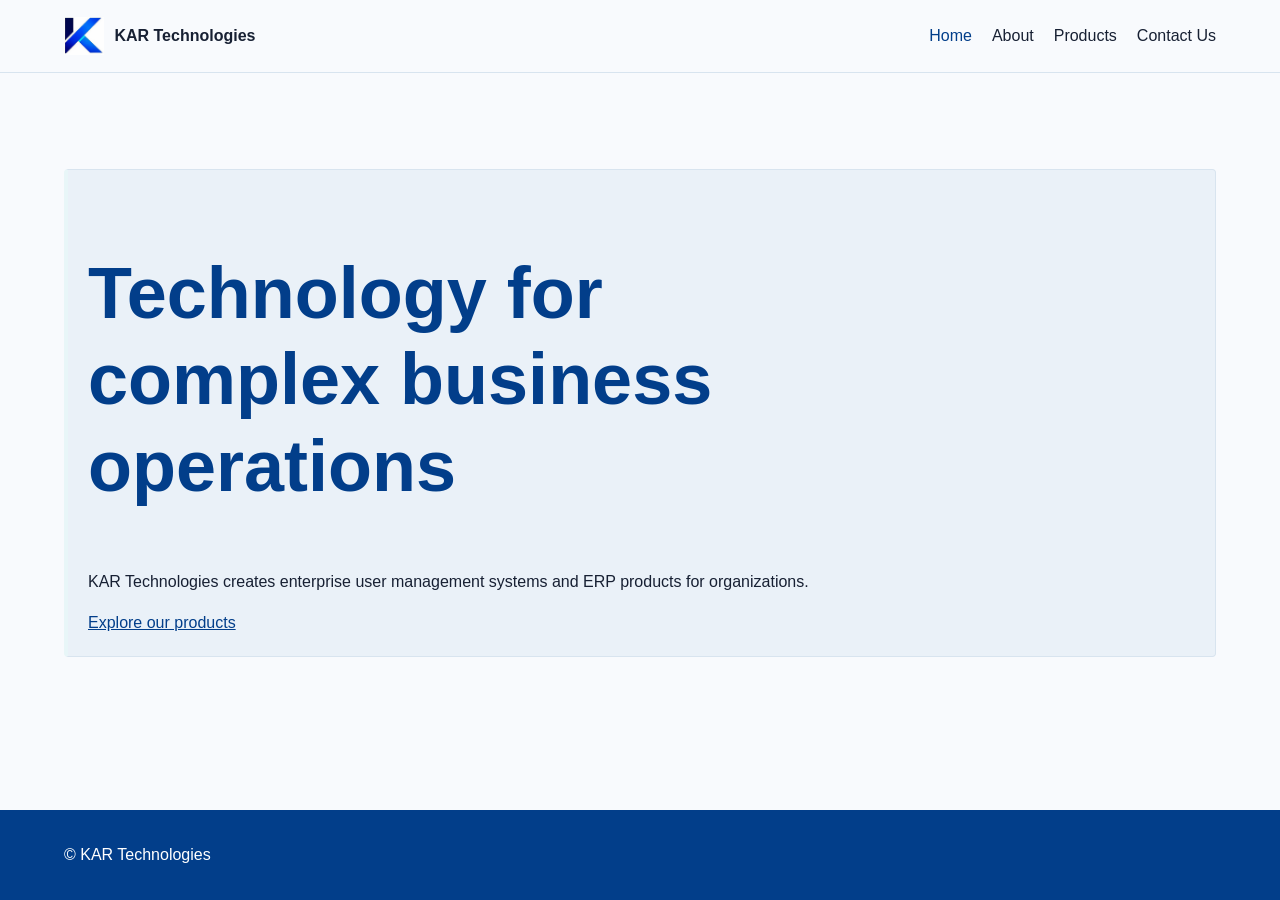
==== index.html @ c6ebc292 "Setup of the website" ====
<!doctype html>
<html lang="en">
<head>
  <meta charset="utf-8">
  <meta name="viewport" content="width=device-width, initial-scale=1">
  <meta name="description" content="Enterprise user management systems and ERP products by KAR Technologies.">
  <title>Home | KAR Technologies</title>
  <link rel="stylesheet" href="assets/css/style.css">
</head>
<body>
  <header>
    <a href="index.html" aria-label="KAR Technologies home"><img src="assets/images/kar-technologies-symbol.png" alt="">KAR Technologies</a>
    <nav aria-label="Main navigation">
      <a href="index.html" aria-current="page">Home</a>
      <a href="about.html">About</a>
      <a href="products.html">Products</a>
      <a href="contact-us.html">Contact Us</a>
    </nav>
  </header>
  <main>
    <section>
      <h1>Technology for complex business operations</h1>
      <p>KAR Technologies creates enterprise user management systems and ERP products for organizations.</p>
      <a href="products.html">Explore our products</a>
    </section>
  </main>
  <footer><p>&copy; KAR Technologies</p></footer>
</body>
</html>
---- assets/css/style.css ----
:root {
  color-scheme: light;
  --navy: #023e8a;
  --royal-blue: #023e8a;
  --ink: #172033;
  --paper: #f8fafd;
  --soft-blue: #eaf1f8;
  --soft-cyan: #e8f6f8;
  --line: #d8e4ef;
}

* {
  box-sizing: border-box;
}

body {
  display: flex;
  min-height: 100vh;
  flex-direction: column;
  margin: 0;
  color: var(--ink);
  background: var(--paper);
  font-family: Arial, sans-serif;
  line-height: 1.6;
}

header {
  display: flex;
  align-items: center;
  justify-content: space-between;
  gap: 2rem;
  padding: 1rem max(1.5rem, calc((100% - 72rem) / 2));
  color: var(--ink);
  border-bottom: 1px solid var(--line);
  background: var(--paper);
}

header > a {
  display: inline-flex;
  align-items: center;
  gap: 0.65rem;
  color: var(--ink);
  font-weight: 700;
  text-decoration: none;
}

header > a img {
  display: block;
  width: 2.5rem;
  height: 2.5rem;
  object-fit: contain;
}

nav {
  display: flex;
  flex-wrap: wrap;
  gap: 1.25rem;
}

nav a {
  color: var(--ink);
  text-decoration: none;
}

nav a:hover,
nav a[aria-current="page"] {
  color: var(--navy);
}

main {
  flex: 1;
  width: min(72rem, calc(100% - 3rem));
  margin: 0 auto;
  padding: 4rem 0;
}

h1,
h2 {
  color: var(--navy);
  line-height: 1.2;
}

h1 {
  max-width: 18ch;
  font-size: clamp(2.5rem, 6vw, 4.5rem);
}

main > section {
  margin-block: 2rem;
  padding: 1.25rem;
  border: 1px solid var(--line);
  border-inline-start: 4px solid var(--soft-cyan);
  border-radius: 4px;
  background: var(--soft-blue);
}

a:not(header a, nav a) {
  color: var(--royal-blue);
}

footer {
  padding: 1rem max(1.5rem, calc((100% - 72rem) / 2));
  color: white;
  background: var(--navy);
}

@media (max-width: 40rem) {
  header {
    align-items: flex-start;
    flex-direction: column;
    gap: 0.75rem;
  }
}
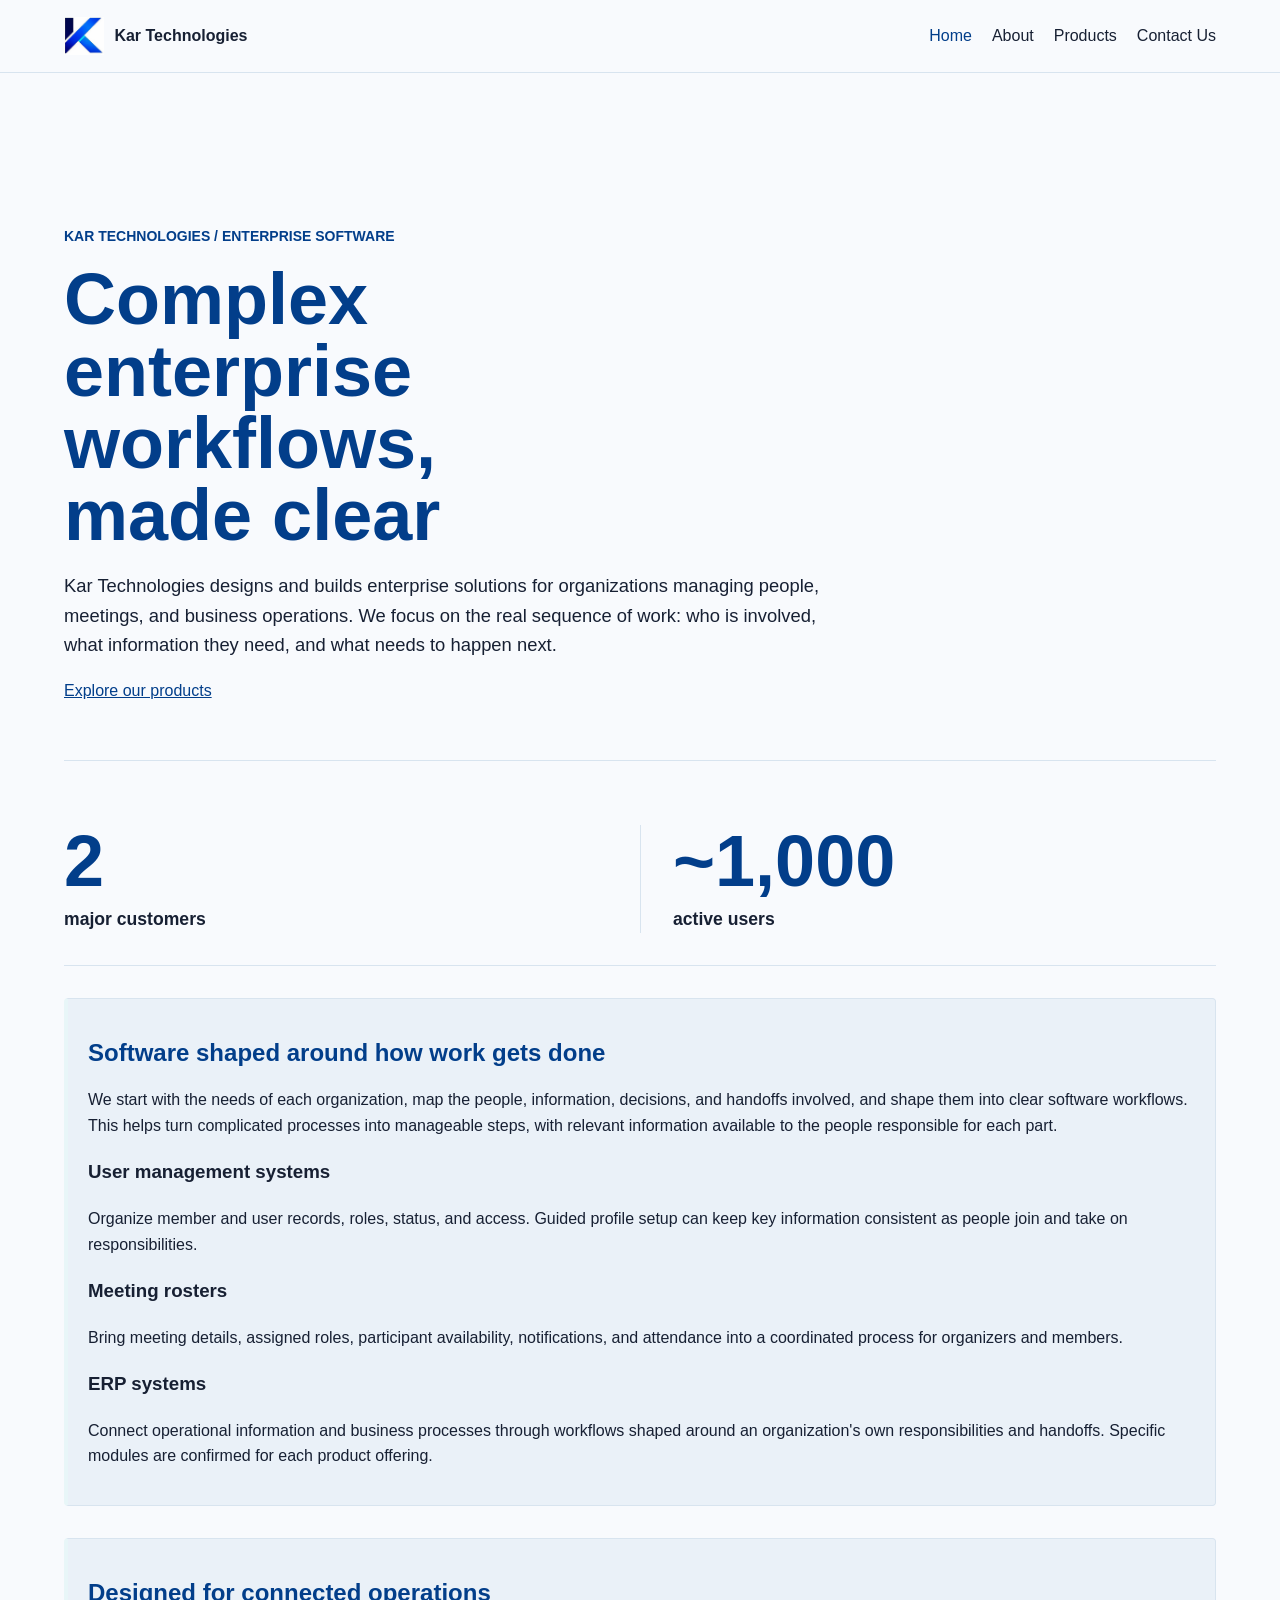
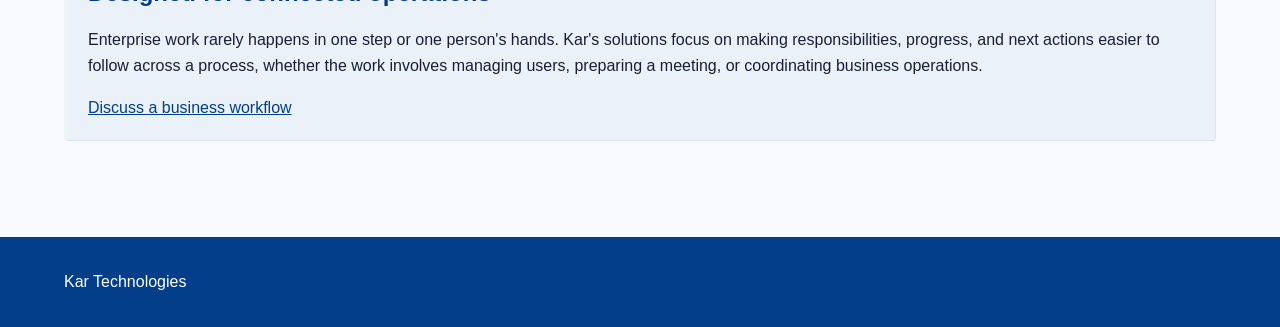
==== commit 420b1d0b: "Created the transitions and decks of the website" ====
--- a/index.html
+++ b/index.html
@@ -3,13 +3,13 @@
 <head>
   <meta charset="utf-8">
   <meta name="viewport" content="width=device-width, initial-scale=1">
-  <meta name="description" content="Enterprise user management systems and ERP products by KAR Technologies.">
-  <title>Home | KAR Technologies</title>
+  <meta name="description" content="Enterprise user management systems and ERP products by Kar Technologies.">
+  <title>Home | Kar Technologies</title>
   <link rel="stylesheet" href="assets/css/style.css">
 </head>
 <body>
   <header>
-    <a href="index.html" aria-label="KAR Technologies home"><img src="assets/images/kar-technologies-symbol.png" alt="">KAR Technologies</a>
+    <a href="index.html" aria-label="Kar Technologies home"><img src="assets/images/kar-technologies-symbol.png" alt="">Kar Technologies</a>
     <nav aria-label="Main navigation">
       <a href="index.html" aria-current="page">Home</a>
       <a href="about.html">About</a>
@@ -17,13 +17,40 @@
       <a href="contact-us.html">Contact Us</a>
     </nav>
   </header>
-  <main>
-    <section>
-      <h1>Technology for complex business operations</h1>
-      <p>KAR Technologies creates enterprise user management systems and ERP products for organizations.</p>
+  <main class="home-page">
+    <section class="home-hero">
+      <p class="home-eyebrow">Kar Technologies / Enterprise software</p>
+      <h1>Complex enterprise workflows, made clear</h1>
+      <p>Kar Technologies designs and builds enterprise solutions for organizations managing people, meetings, and business operations. We focus on the real sequence of work: who is involved, what information they need, and what needs to happen next.</p>
       <a href="products.html">Explore our products</a>
     </section>
+    <section class="home-metrics" aria-label="Kar Technologies at a glance">
+      <div class="home-metric">
+        <p class="home-metric-value">2</p>
+        <p class="home-metric-label">major customers</p>
+      </div>
+      <div class="home-metric">
+        <p class="home-metric-value">~1,000</p>
+        <p class="home-metric-label">active users</p>
+      </div>
+    </section>
+    <section>
+      <h2>Software shaped around how work gets done</h2>
+      <p>We start with the needs of each organization, map the people, information, decisions, and handoffs involved, and shape them into clear software workflows. This helps turn complicated processes into manageable steps, with relevant information available to the people responsible for each part.</p>
+      <h3>User management systems</h3>
+      <p>Organize member and user records, roles, status, and access. Guided profile setup can keep key information consistent as people join and take on responsibilities.</p>
+      <h3>Meeting rosters</h3>
+      <p>Bring meeting details, assigned roles, participant availability, notifications, and attendance into a coordinated process for organizers and members.</p>
+      <h3>ERP systems</h3>
+      <p>Connect operational information and business processes through workflows shaped around an organization's own responsibilities and handoffs. Specific modules are confirmed for each product offering.</p>
+    </section>
+    <section>
+      <h2>Designed for connected operations</h2>
+      <p>Enterprise work rarely happens in one step or one person's hands. Kar's solutions focus on making responsibilities, progress, and next actions easier to follow across a process, whether the work involves managing users, preparing a meeting, or coordinating business operations.</p>
+      <a href="contact-us.html">Discuss a business workflow</a>
+    </section>
   </main>
-  <footer><p>&copy; KAR Technologies</p></footer>
+  <footer><p>Kar Technologies</p></footer>
+  <script src="assets/js/main.js" defer></script>
 </body>
 </html>
--- a/assets/css/style.css
+++ b/assets/css/style.css
@@ -94,8 +94,239 @@
   background: var(--soft-blue);
 }
 
+main > section.section-reveal {
+  opacity: 0;
+  transform: translateY(1.5rem);
+  transition: opacity 650ms ease, transform 650ms cubic-bezier(0.2, 0.65, 0.3, 1);
+}
+
+main > section.section-reveal.is-visible {
+  opacity: 1;
+  transform: translateY(0);
+}
+
+.home-hero {
+  padding: 3.5rem 0;
+  border: 0;
+  border-bottom: 1px solid var(--line);
+  border-radius: 0;
+  background: transparent;
+}
+
+.home-eyebrow {
+  margin: 0 0 1rem;
+  color: var(--navy);
+  font-size: 0.875rem;
+  font-weight: 700;
+  text-transform: uppercase;
+}
+
+.home-hero h1 {
+  max-width: 14ch;
+  margin: 0 0 1.25rem;
+  font-size: 4.5rem;
+  line-height: 1;
+}
+
+.home-hero > p:not(.home-eyebrow) {
+  max-width: 48rem;
+  font-size: 1.15rem;
+}
+
+.home-metrics {
+  display: grid;
+  grid-template-columns: repeat(2, minmax(0, 1fr));
+  margin: 0;
+  padding: 2rem 0;
+  border: 0;
+  border-bottom: 1px solid var(--line);
+  border-radius: 0;
+  background: transparent;
+}
+
+.home-metric + .home-metric {
+  padding-inline-start: 2rem;
+  border-inline-start: 1px solid var(--line);
+}
+
+.home-metric-value {
+  margin: 0;
+  color: var(--navy);
+  font-size: 4.5rem;
+  font-weight: 700;
+  line-height: 1;
+}
+
+.home-metric-label {
+  margin: 0.5rem 0 0;
+  font-size: 1.1rem;
+  font-weight: 700;
+}
+
+.about-page > .about-hero {
+  display: grid;
+  min-height: 27rem;
+  grid-template-columns: minmax(0, 1.45fr) minmax(14rem, 0.55fr);
+  align-items: center;
+  gap: 4rem;
+  margin: 0 0 2rem;
+  padding: 3rem 0;
+  border: 0;
+  border-bottom: 1px solid var(--line);
+  border-radius: 0;
+  background: transparent;
+}
+
+.about-eyebrow,
+.about-stat-prefix,
+.about-chapter-index {
+  margin: 0 0 1rem;
+  color: var(--navy);
+  font-size: 0.875rem;
+  font-weight: 700;
+}
+
+.about-stat-prefix,
+.about-chapter-index {
+  text-transform: uppercase;
+}
+
+.about-hero h1 {
+  max-width: 16ch;
+  margin: 0 0 1.25rem;
+  font-size: 4.25rem;
+  line-height: 1;
+}
+
+.about-hero-copy > p:last-child {
+  max-width: 42rem;
+  font-size: 1.15rem;
+}
+
+.about-experience-stat {
+  padding: 1rem 0 1rem 2rem;
+  border-inline-start: 1px solid var(--line);
+}
+
+.about-stat-value {
+  display: flex;
+  align-items: flex-start;
+  color: var(--navy);
+  font-size: 8rem;
+  font-weight: 700;
+  line-height: 0.9;
+}
+
+.about-stat-value sup {
+  margin: 0.15em 0 0 0.08em;
+  color: var(--royal-blue);
+  font-size: 0.4em;
+  line-height: 1;
+}
+
+.about-stat-label,
+.about-stat-note {
+  margin: 0.75rem 0 0;
+}
+
+.about-stat-label {
+  font-size: 1.25rem;
+  font-weight: 700;
+}
+
+.about-stat-note {
+  color: var(--ink);
+}
+
+.about-page > .about-chapter {
+  display: grid;
+  grid-template-columns: minmax(10rem, 0.35fr) minmax(0, 1fr);
+  gap: 3rem;
+  margin: 0;
+  padding: 2.5rem 0;
+  border: 0;
+  border-bottom: 1px solid var(--line);
+  border-radius: 0;
+  background: transparent;
+}
+
+.about-chapter-index {
+  padding-top: 0.4rem;
+}
+
+.about-chapter-content h2 {
+  margin-top: 0;
+  font-size: 2rem;
+}
+
+.about-chapter-content p {
+  max-width: 52rem;
+}
+
 a:not(header a, nav a) {
   color: var(--royal-blue);
+}
+
+.showcase-carousel {
+  margin-top: 1.5rem;
+}
+
+.carousel-slide {
+  margin: 0;
+}
+
+.carousel-slide img {
+  display: block;
+  width: 100%;
+  max-height: 38rem;
+  object-fit: contain;
+  background: white;
+  border: 1px solid var(--line);
+  border-radius: 4px;
+}
+
+.carousel-slide figcaption {
+  margin-top: 0.75rem;
+}
+
+.carousel-controls {
+  display: flex;
+  align-items: center;
+  justify-content: space-between;
+  gap: 1rem;
+  margin-top: 1rem;
+}
+
+.carousel-controls p {
+  margin: 0;
+}
+
+.carousel-controls button {
+  padding: 0.55rem 0.85rem;
+  border: 1px solid var(--navy);
+  border-radius: 4px;
+  color: var(--navy);
+  background: white;
+  font: inherit;
+  cursor: pointer;
+}
+
+.carousel-controls button:hover {
+  color: white;
+  background: var(--navy);
+}
+
+.carousel-controls button:focus-visible {
+  outline: 3px solid var(--soft-cyan);
+  outline-offset: 2px;
+}
+
+@media (prefers-reduced-motion: reduce) {
+  main > section.section-reveal {
+    opacity: 1;
+    transform: none;
+    transition: none;
+  }
 }
 
 footer {
@@ -110,4 +341,60 @@
     flex-direction: column;
     gap: 0.75rem;
   }
-}
+
+  .about-page > .about-hero {
+    min-height: 0;
+    grid-template-columns: 1fr;
+    gap: 2rem;
+    padding-block: 2rem;
+  }
+
+  .about-hero h1 {
+    font-size: 3rem;
+  }
+
+  .about-experience-stat {
+    padding: 1.5rem 0 0;
+    border-top: 1px solid var(--line);
+    border-inline-start: 0;
+  }
+
+  .about-stat-value {
+    font-size: 6rem;
+  }
+
+  .about-page > .about-chapter {
+    grid-template-columns: 1fr;
+    gap: 0.5rem;
+    padding-block: 1.75rem;
+  }
+
+  .home-hero {
+    padding-block: 0.75rem;
+  }
+
+  .home-hero h1 {
+    font-size: 2.25rem;
+  }
+
+  .home-hero > p:not(.home-eyebrow) {
+    font-size: 1rem;
+  }
+
+  .home-page {
+    padding-block: 1rem;
+  }
+
+  .home-metrics {
+    gap: 1rem;
+    padding-block: 1.25rem;
+  }
+
+  .home-metric + .home-metric {
+    padding-inline-start: 1rem;
+  }
+
+  .home-metric-value {
+    font-size: 2.75rem;
+  }
+}
